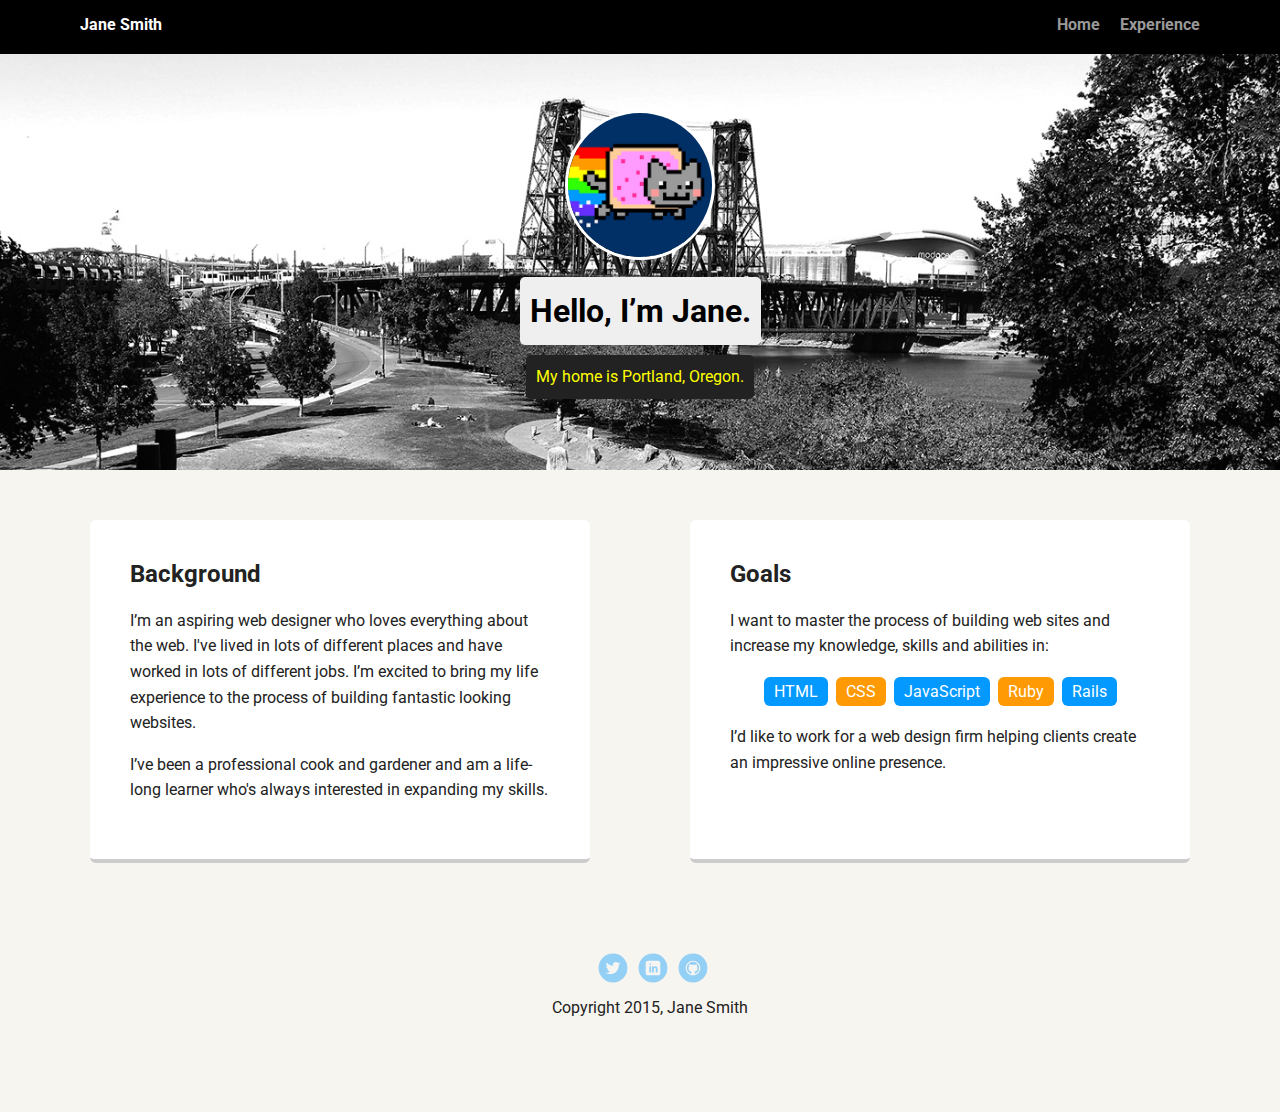
==== index.html @ 215a98fd "Added Project Starter Files" ====
<!doctype html>
<html lang="en">
<head>
  <meta charset="utf-8">
  <title>Jane Smith's Profile</title>
  <meta name="viewport" content="width=device-width, initial-scale=1.0">
  <link rel="stylesheet" href="styles.css">
  <link href="https://fonts.googleapis.com/css?family=Muli%7CRoboto:400,300,500,700,900" rel="stylesheet"></head>
  <body>

    <div class="main-nav">
        <ul class="nav">
          <li class="name">Jane Smith</li>
          <li><a href="#">Home</a></li>
          <li><a href="#">Experience</a></li>
        </ul>
    </div>

    <header>
      <img src="images/me.png" alt="Drawing of Jane Smith" class="profile-image">
      <h1 class="tag name">Hello, I’m Jane.</h1>
      <p class="tag location">My home is Portland, Oregon.</p>
    </header>

    <main class="flex">
      <div class="card">
        <h2>Background</h2>
        <p>I’m an aspiring web designer who loves everything about the web. I've lived in lots of different places and have worked in lots of different jobs. I’m excited to bring my life experience to the process of building fantastic looking websites.</p>
        <p>I’ve been a professional cook and gardener and am a life-long learner who's always interested in expanding my skills.</p>
      </div> 

      <div class="card">
        <h2>Goals</h2>
        <p>I want to master the process of building web sites and increase my knowledge, skills and abilities in:</p>
        <ul class="skills">
          <li>HTML</li>
          <li>CSS</li>
          <li>JavaScript</li>
          <li>Ruby</li>
          <li>Rails</li>
        </ul>
        <p>I’d like to work for a web design firm helping clients create an impressive online presence.</p>
      </div> 

    </main>
    <footer>
      <ul>
        <li><a href="#" class="social twitter">Twitter</a></li>
        <li><a href="#" class="social linkedin">LinkedIn</a></li>
        <li><a href="#" class="social github">Github</a></li>
      </ul>
      <p class="copyright">Copyright 2015, Jane Smith</p>
    </footer>
  </body>
  </html>
---- styles.css ----
/* Global Layout Set-up */
* { 
  box-sizing: border-box;
}
  
body {
  margin: 0;
  padding: 0;
  text-align: center;
  font-family: 'Roboto', sans-serif;
  color: #222;
  background: #f7f5f0;
}
/* Link Styles */

a {
  text-decoration: none;
  color: #999;
}
a:hover {
  color: #6633ff;
}

/* Section Styles */

.main-nav {
  width: 100%;
  background: black;
  min-height: 30px;
  padding: 10px;
  position: fixed;
  text-align: center;
}
.nav {
  display: flex;
  justify-content: space-around;
  font-weight: 700;
  list-style-type: none;
  margin: 0 auto;
  padding: 0;
}

.nav .name {
    display: block;
    margin-right: auto;
    color: white;
}
.nav li {
  padding: 5px 10px 10px 10px;
}
.nav a {
  transition: all .5s;
}
.nav a:hover {
  color: white
}

header {
  text-align: center;
  background: url('images/portland.jpg') no-repeat top center ;
  background-size: cover;
  overflow: hidden;
  padding-top: 60px;
}
header {
  line-height: 1.5;
}
header .profile-image {
  margin-top: 50px;
  width: 150px;
  height: 150px;
  border-radius: 50%;
  border: 3px solid white;
  transition: all .5s;
}
header .profile-image:hover {
  transform: scale(1.2) rotate(5deg);
}
.tag {
  background-color: #efefef;
  color: black;
  padding: 10px;
  border-radius: 5px;
  display: table;
  margin: 10px auto;
} 
.location {
  background-color: #222;
  color: yellow;
}
.card {
  margin: 30px;
  padding: 20px 40px 40px;
  max-width: 500px;
  text-align: left;
  background: #fff;
  border-bottom: 4px solid #ccc;
  border-radius: 6px;
  transition: all .5s;
}
.card:hover {
  border-color: #ff99ff;
}

ul.skills {
  padding: 0;
  text-align: center;
}

.skills li {
  border-radius: 6px;
  display: inline-block;
  background: #ff9904;
  color: white;
  padding: 5px 10px;
  margin: 2px;
}

.skills li:nth-child(odd) {
  background: #0399ff;
}

footer {
  width: 100%;
  min-height: 30px;
  padding: 20px 0 40px 20px;
}

footer .copyright {
  top: -8px;
  font-size: .75em;
}

footer ul {
  list-style-type: none;
  margin: 0;
  padding: 0;
}

footer ul li {
  display: inline-block;
}

a.social {
  display: inline-block;
  text-indent: -9999px;
  margin-left: 5px;
  width: 30px;
  height: 30px;
  background-size: 30px 30px;
  opacity: .4;
  transition: all .5s;
}
a.twitter {
  background-image: url(images/twitter.svg);
}
a.linkedin {
  background-image: url(images/linkedin.svg);
}
a.github {
  background-image: url(images/github.svg);
}
a.social:hover {
  opacity: 1;
}
.clearfix {
  clear: both;
}

/* Styles for larger screens */
@media screen and (min-width: 720px) {
  
  .flex {
      display: -ms-flexbox;      /* TWEENER - IE 10 */
      display: flex; 
      max-width: 1200px;
      -ms-flex-pack: distribute;
      justify-content: space-around;
      margin: 0 auto;
  }

  header {
    min-height: 470px;
  }

  .nav {
    max-width: 1200px;
    padding: 0 30px;
  }


  main {
    padding-top: 20px;
  }

  main p {
    line-height: 1.6em;
  }

  footer {
    font-size: 1.3em;
    max-width: 1200px;
    margin: 40px auto;
  }

}
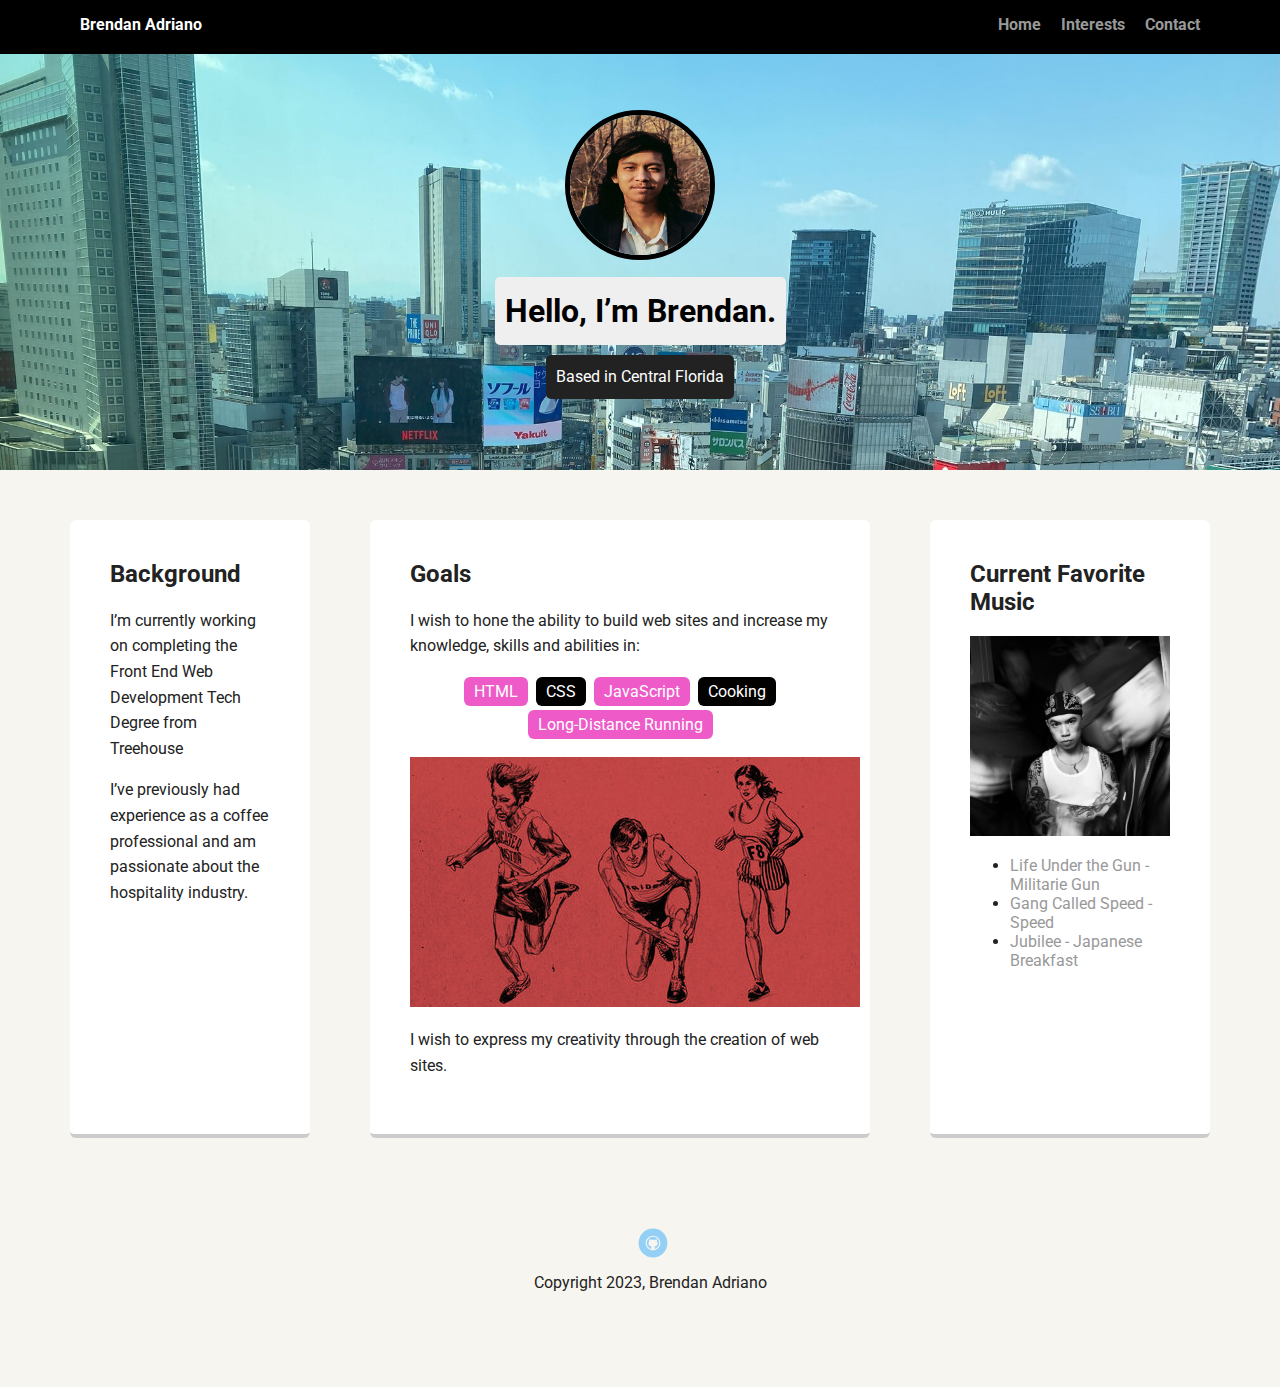
==== commit e7f80954: "Made major changed to all pages" ====
--- a/index.html
+++ b/index.html
@@ -2,54 +2,70 @@
 <html lang="en">
 <head>
   <meta charset="utf-8">
-  <title>Jane Smith's Profile</title>
+  <title>Brendan Adriano's Profile</title>
   <meta name="viewport" content="width=device-width, initial-scale=1.0">
   <link rel="stylesheet" href="styles.css">
   <link href="https://fonts.googleapis.com/css?family=Muli%7CRoboto:400,300,500,700,900" rel="stylesheet"></head>
   <body>
 
-    <div class="main-nav">
+    <nav class="main-nav">
         <ul class="nav">
-          <li class="name">Jane Smith</li>
+          <li class="name">Brendan Adriano</li>
           <li><a href="#">Home</a></li>
-          <li><a href="#">Experience</a></li>
+          <li><a href="interests.html">Interests</a></li>
+          <li><a href="contact.html">Contact</a></li>
         </ul>
-    </div>
+    </nav>
 
     <header>
-      <img src="images/me.png" alt="Drawing of Jane Smith" class="profile-image">
-      <h1 class="tag name">Hello, I’m Jane.</h1>
-      <p class="tag location">My home is Portland, Oregon.</p>
+      <img src="images/headshot.jpg" alt="A picture of Brendan" class="profile-image">
+      <h1 class="tag name">Hello, I’m Brendan.</h1>
+      <p class="tag location">Based in Central Florida</p>
     </header>
 
     <main class="flex">
       <div class="card">
         <h2>Background</h2>
-        <p>I’m an aspiring web designer who loves everything about the web. I've lived in lots of different places and have worked in lots of different jobs. I’m excited to bring my life experience to the process of building fantastic looking websites.</p>
-        <p>I’ve been a professional cook and gardener and am a life-long learner who's always interested in expanding my skills.</p>
+        <p>I’m currently working on completing the Front End Web Development Tech Degree from Treehouse</p>
+        <p>I’ve previously had experience as a coffee professional and am passionate about the hospitality industry.</p>
       </div> 
 
       <div class="card">
         <h2>Goals</h2>
-        <p>I want to master the process of building web sites and increase my knowledge, skills and abilities in:</p>
+        <p>I wish to hone the ability to build web sites and increase my knowledge, skills and abilities in:</p>
         <ul class="skills">
           <li>HTML</li>
           <li>CSS</li>
           <li>JavaScript</li>
-          <li>Ruby</li>
-          <li>Rails</li>
+          <li>Cooking</li>
+          <li>Long-Distance Running</li>
         </ul>
-        <p>I’d like to work for a web design firm helping clients create an impressive online presence.</p>
+
+        <img src="images/running.jpg" alt="A group of people running.">
+        
+        <p>I wish to express my creativity through the creation of web sites.</p>
       </div> 
+
+      <div class="card">
+        <h2>Current Favorite Music</h2>
+        <img src="images/speed.jpg" alt="Photo of the band called Speed."
+        height="200"
+        width="200"
+        >
+        <ul>
+          <li><a href="https://open.spotify.com/album/47k5dQRj8tZJwZjLUt85fi">Life Under the Gun - Militarie Gun</a></li>
+          <li><a href="https://open.spotify.com/album/1CNjfYYAj0sJQJhGQOqPYv">Gang Called Speed - Speed</a></li>
+          <li><a href="https://open.spotify.com/album/1uD1kdwTWH1DZQZqGKz6rY">Jubilee - Japanese Breakfast</a></li>
+
+        </ul>
+      </div>
 
     </main>
     <footer>
       <ul>
-        <li><a href="#" class="social twitter">Twitter</a></li>
-        <li><a href="#" class="social linkedin">LinkedIn</a></li>
-        <li><a href="#" class="social github">Github</a></li>
+        <li><a href="https://github.com/brendan-adriano/" class="social github">Github</a></li>
       </ul>
-      <p class="copyright">Copyright 2015, Jane Smith</p>
+      <p class="copyright">Copyright 2023, Brendan Adriano</p>
     </footer>
   </body>
   </html>
--- a/styles.css
+++ b/styles.css
@@ -57,7 +57,7 @@
 
 header {
   text-align: center;
-  background: url('images/portland.jpg') no-repeat top center ;
+  background: url('images/shibuya.jpg') no-repeat top;
   background-size: cover;
   overflow: hidden;
   padding-top: 60px;
@@ -69,12 +69,12 @@
   margin-top: 50px;
   width: 150px;
   height: 150px;
-  border-radius: 50%;
-  border: 3px solid white;
+  border-radius: 70%;
+  border: 5px solid black;
   transition: all .5s;
 }
 header .profile-image:hover {
-  transform: scale(1.2) rotate(5deg);
+  transform: scale(2.0) rotate(1080deg);
 }
 .tag {
   background-color: #efefef;
@@ -86,7 +86,7 @@
 } 
 .location {
   background-color: #222;
-  color: yellow;
+  color: rgb(255, 255, 255);
 }
 .card {
   margin: 30px;
@@ -110,14 +110,14 @@
 .skills li {
   border-radius: 6px;
   display: inline-block;
-  background: #ff9904;
+  background: #020100;
   color: white;
   padding: 5px 10px;
   margin: 2px;
 }
 
 .skills li:nth-child(odd) {
-  background: #0399ff;
+  background: #ee5bc9;
 }
 
 footer {
